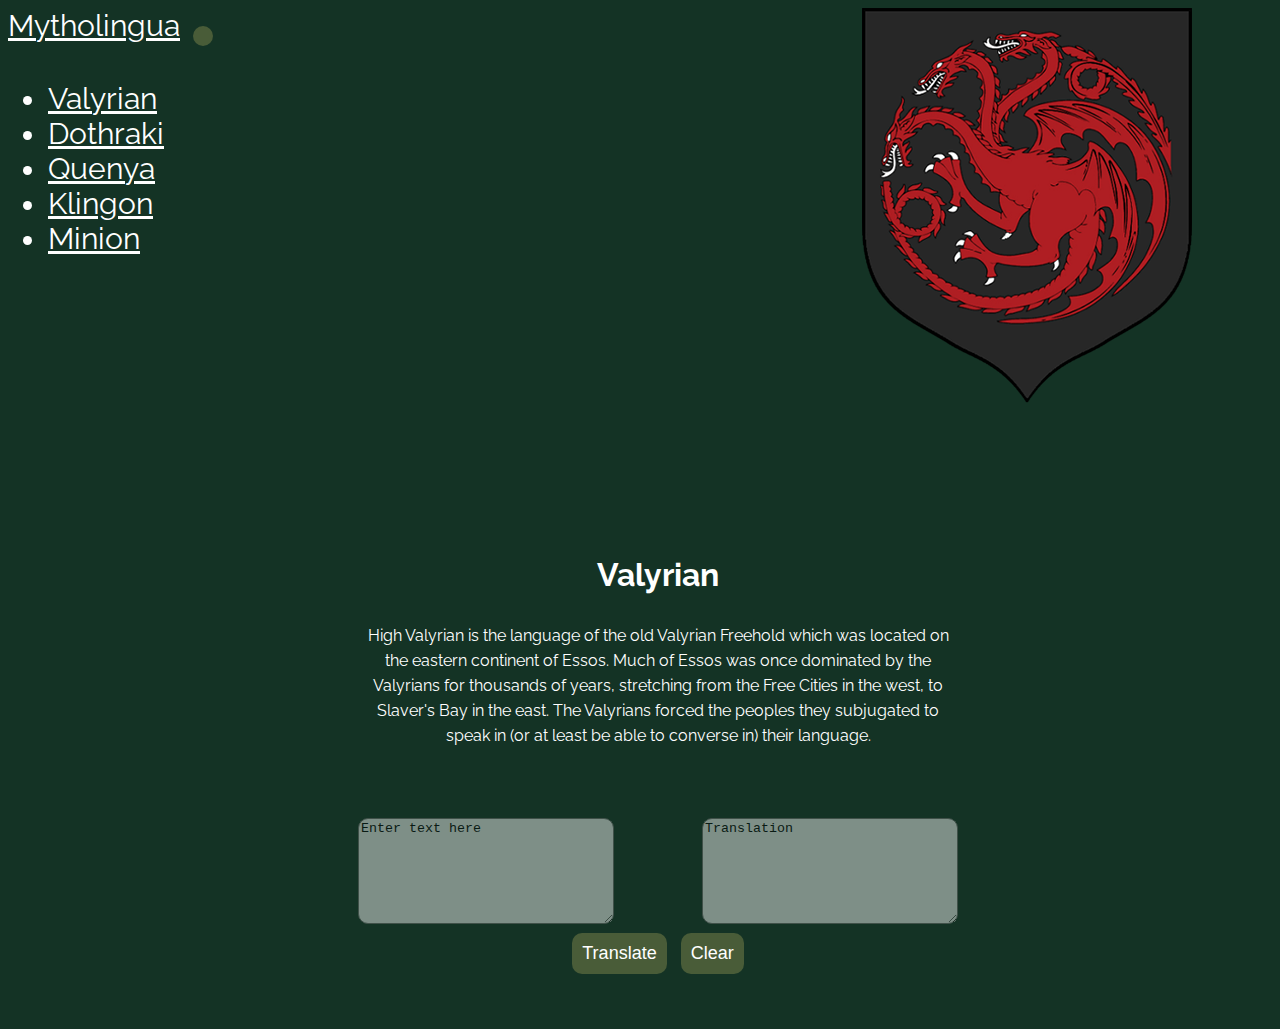
==== lingua.html @ b958b353 "added js" ====
<!DOCTYPE html>
<html lang="en">
<head>
   <meta charset="UTF-8">
   <meta name="viewport" content="width=device-width, initial-scale=1.0">
   <title>Mytholingua</title>
   <link rel="stylesheet" href="https://stackpath.bootstrapcdn.com/bootstrap/4.1.3/css/bootstrap.min.css" integrity="sha384-MCw98/SFnGE8fJT3GXwEOngsV7Zt27NXFoaoApmYm81iuXoPkFOJwJ8ERdknLPMO" crossorigin="anonymous">
   <script src="https://stackpath.bootstrapcdn.com/bootstrap/4.1.3/js/bootstrap.min.js" integrity="sha384-ChfqqxuZUCnJSK3+MXmPNIyE6ZbWh2IMqE241rYiqJxyMiZ6OW/JmZQ5stwEULTy" crossorigin="anonymous"></script>
   <script
  src="http://code.jquery.com/jquery-3.3.1.min.js"
  integrity="sha256-FgpCb/KJQlLNfOu91ta32o/NMZxltwRo8QtmkMRdAu8="
  crossorigin="anonymous"></script><script src="https://cdnjs.cloudflare.com/ajax/libs/popper.js/1.14.3/umd/popper.min.js" integrity="sha384-ZMP7rVo3mIykV+2+9J3UJ46jBk0WLaUAdn689aCwoqbBJiSnjAK/l8WvCWPIPm49" crossorigin="anonymous"></script>
   <link rel="stylesheet" type="text/css" href="assets/css/elvishtheme.css">
   <link href="https://fonts.googleapis.com/css?family=Raleway" rel="stylesheet">

</head>
<body>

    <div id="logo" style="float: right; z-index: 2">
        <img src="./assets/images/targ330.png">
    </div>
           

<div id="mainDiv" style="z-index: 1">

   <nav class="navbar navbar-expand-lg">
       <a class="navbar-brand" href="#">Mytholingua</a>
       <button class="navbar-toggler" type="button" data-toggle="collapse" data-target="#navbarNav" aria-controls="navbarNav" aria-expanded="false" aria-label="Toggle navigation">
         <span class="navbar-toggler-icon"></span>
       </button>
       <div class="collapse navbar-collapse" id="navbarNav">
         <ul class="navbar-nav">
           <li class="nav-item">
            <a class="nav-link" href="#">Valyrian</a>
            </li>
           <li class="nav-item">
               <a class="nav-link" href="#">Dothraki</a>
           </li>
           <li class="nav-item">
               <a class="nav-link active" href="#">Quenya</a>
           </li>
           <li class="nav-item">
               <a class="nav-link" href="#">Klingon</a>
           </li>
           <li class="nav-item">
               <a class="nav-link" href="#">Minion</a>
             </li>
         </ul>
       </div>
   </nav>

    <div id="container">

        <div id="content">
            <h1>Valyrian</h1>
        
                <p>High Valyrian is the language of the old Valyrian Freehold which was located on the eastern continent of Essos.
                Much of Essos was once dominated by the Valyrians for thousands of years, stretching from the Free Cities in the west, to Slaver's Bay in the east. 
                The Valyrians forced the peoples they subjugated to speak in (or at least be able to converse in) their language.
                 </p>

        </div>

 <form id="translation-form">

    <div id="translator">
        <div id="enterText" style="float: left;">
            <textarea id="text-input">Enter text here</textarea>
        </div>

        <div id="translation" style="float: right;">
            <textarea id="text-output">Translation </textarea>
        </div>

        <br/>
        <br/>
        <br/>
        <br/>
        <br/>

        <button onclick="translateButtonClicked()" type="button" id="translate-button">Translate</button>
        <button onclick="clearButtonClicked()" type="button" id="clear-button">Clear</button>

</form>

    </div>
   

</div>

</div>






</div>

<script>
function translateButtonClicked() {
    //e.preventDefault();
    var userInput = $('#text-input').val();
    console.log(userInput);
    //searchGif(userInput);
    translateInput(userInput);
}

// function submitButtonClicked() {
//     var userInput = $('#xmen-input').val();

//     if (userInput) {
//         $('#xmen-buttons').append("<button type='button' onclick='searchGif(\"" + userInput + "\")' class='btn btn-primary' value=' " + userInput + "'> " + userInput + " </button>");
//     }
// }

function translateInput(userInput) {
var activeLanguage = $(".active").text();
console.log(activeLanguage);
    $.ajax({
            url: 'https://api.funtranslations.com/translate/' + activeLanguage + '.json?text= ' + userInput,
            type: 'GET',
        })
        .done(function(response) {
            displayTranslation(response);
            console.log(response);
            //displayTranslation(response);
        })
}

function displayTranslation(response) {
    $('#text-output').empty();
    document.getElementById("text-output").innerHTML = response.contents.translated;
    console.log(response.contents.translated);
    // for (var i = 0; i < response.data.length; i++) {
    //     var rating = "<div class='ratings'> Rating:  " + (response.data[i].rating) + " </div>";
    //     var image = rating + '<img src= " ' + response.data[i].images.fixed_height_still.url +
    //         '" data-still=" ' + response.data[i].images.fixed_height_still.url +
    //         ' " data-animate=" ' + response.data[i].images.fixed_height.url + '" data-state="still" class="movImage" style= "width:400px; height:250px;">';

    //     image = '<div class="col-md-4">' + image + "</div>";
    //     $('#xmen').append(image);
    // }

};

</script>

</body>
</html>
---- assets/css/elvishtheme.css ----
.navbar-brand {
    font-size: 30px;
}

.navbar {
    background-color: none;
    font-size: 30px;
}

a:link {
    color: white;
}

a:hover {
    color: #ccc;
}

body {
    background-color: #143325;
    color: #fff;
    font-family: 'Raleway', sans-serif;
}

h1 {
    text-decoration: none;
    margin: 10px;
    margin-bottom: 30px;
}

p {
    line-height: 25px;
}

#mainDiv{
    position:relative;
}

#logo {
    margin-right: 80px;
}

#container {
    margin-top: 300px;
    text-align: center;
    margin-left: 350px;
    margin-bottom: 50px;
}

#content {
    width: 600px;
    margin-bottom: -30px;
}

#translator {
    width: 600px;
    margin-top: 100px;
    /* margin: 200px;*/
}

textarea {
    background-color: #fff;
    width: 250px;
    height: 100px;
    border-radius: 10px;
    opacity: 0.45;
}

button {
    background-color: #495c38;
    color: #fff;
    font-size: 18px;
    border: 0px;
    padding: 10px;
    border-radius: 10px;
    margin: 5px;
}

button:hover {
    background-color: #4f643d;
    color: #fff;
}
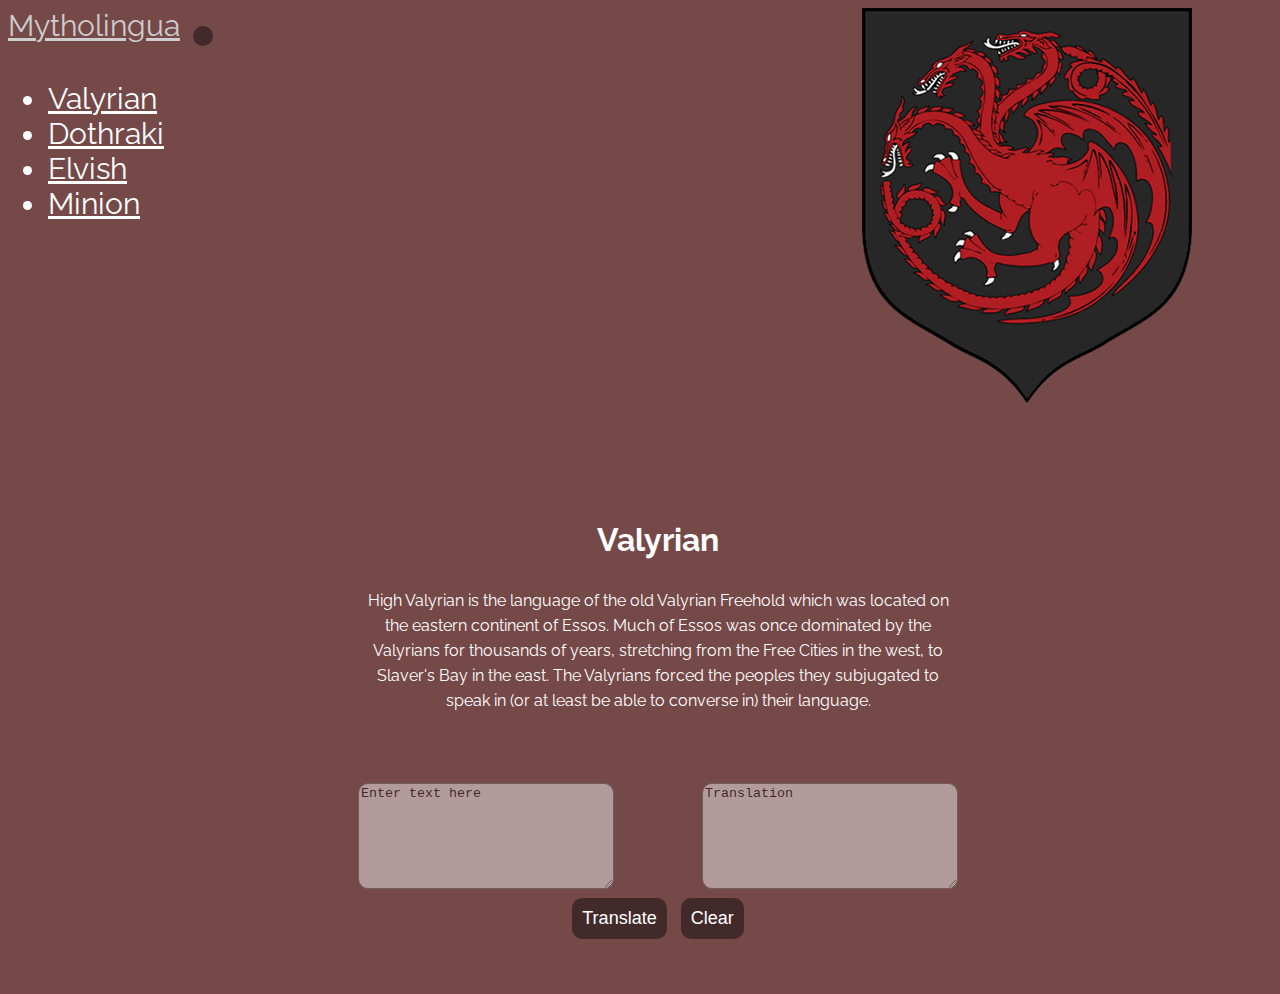
==== commit dce57a44: "updated js, language corresponds to correct css and html text" ====
--- a/lingua.html
+++ b/lingua.html
@@ -6,15 +6,19 @@
    <title>Mytholingua</title>
    <link rel="stylesheet" href="https://stackpath.bootstrapcdn.com/bootstrap/4.1.3/css/bootstrap.min.css" integrity="sha384-MCw98/SFnGE8fJT3GXwEOngsV7Zt27NXFoaoApmYm81iuXoPkFOJwJ8ERdknLPMO" crossorigin="anonymous">
    <script src="https://stackpath.bootstrapcdn.com/bootstrap/4.1.3/js/bootstrap.min.js" integrity="sha384-ChfqqxuZUCnJSK3+MXmPNIyE6ZbWh2IMqE241rYiqJxyMiZ6OW/JmZQ5stwEULTy" crossorigin="anonymous"></script>
-   <script
-  src="http://code.jquery.com/jquery-3.3.1.min.js"
-  integrity="sha256-FgpCb/KJQlLNfOu91ta32o/NMZxltwRo8QtmkMRdAu8="
-  crossorigin="anonymous"></script><script src="https://cdnjs.cloudflare.com/ajax/libs/popper.js/1.14.3/umd/popper.min.js" integrity="sha384-ZMP7rVo3mIykV+2+9J3UJ46jBk0WLaUAdn689aCwoqbBJiSnjAK/l8WvCWPIPm49" crossorigin="anonymous"></script>
-   <link rel="stylesheet" type="text/css" href="assets/css/elvishtheme.css">
+   <script src="http://code.jquery.com/jquery-3.3.1.min.js" integrity="sha256-FgpCb/KJQlLNfOu91ta32o/NMZxltwRo8QtmkMRdAu8=" crossorigin="anonymous"></script><script src="https://cdnjs.cloudflare.com/ajax/libs/popper.js/1.14.3/umd/popper.min.js" integrity="sha384-ZMP7rVo3mIykV+2+9J3UJ46jBk0WLaUAdn689aCwoqbBJiSnjAK/l8WvCWPIPm49" crossorigin="anonymous"></script>
+   <link rel="stylesheet" type="text/css" href="assets/css/style.css">
    <link href="https://fonts.googleapis.com/css?family=Raleway" rel="stylesheet">
 
+<style>
+nav .navbar-nav li a{
+ color: white !important;
+ }
+ 
+</style>
+
 </head>
-<body>
+<body id="thisBody">
 
     <div id="logo" style="float: right; z-index: 2">
         <img src="./assets/images/targ330.png">
@@ -24,26 +28,23 @@
 <div id="mainDiv" style="z-index: 1">
 
    <nav class="navbar navbar-expand-lg">
-       <a class="navbar-brand" href="#">Mytholingua</a>
+       <a class="navbar-brand" href="#" style="color: #ccc;">Mytholingua</a>
        <button class="navbar-toggler" type="button" data-toggle="collapse" data-target="#navbarNav" aria-controls="navbarNav" aria-expanded="false" aria-label="Toggle navigation">
          <span class="navbar-toggler-icon"></span>
        </button>
        <div class="collapse navbar-collapse" id="navbarNav">
          <ul class="navbar-nav">
            <li class="nav-item">
-            <a class="nav-link" href="#">Valyrian</a>
+            <a class="nav-link" href="#" onclick="changeLanguage('valyrian');">Valyrian</a>
             </li>
            <li class="nav-item">
-               <a class="nav-link" href="#">Dothraki</a>
+               <a class="nav-link" href="#" onclick="changeLanguage('dothraki');">Dothraki</a>
            </li>
            <li class="nav-item">
-               <a class="nav-link active" href="#">Quenya</a>
+               <a class="nav-link active" href="#" onclick="changeLanguage('quenya');">Elvish</a>
            </li>
            <li class="nav-item">
-               <a class="nav-link" href="#">Klingon</a>
-           </li>
-           <li class="nav-item">
-               <a class="nav-link" href="#">Minion</a>
+               <a class="nav-link" href="#" onclick="changeLanguage('minion');">Minion</a>
              </li>
          </ul>
        </div>
@@ -98,24 +99,54 @@
 </div>
 
 <script>
+var activeLanguage;
+function changeLanguage (active){
+    console.log(active);
+    activeLanguage = active;
+    switch (active) {
+        case 'quenya':
+            console.log(activeLanguage);
+            document.body.style.backgroundColor="#1c3226";
+            document.getElementById("translate-button").style.background="#495c38";
+            document.getElementById("clear-button").style.background="#495c38";
+            document.getElementById('content').innerHTML = "<h1>Elvish</h1><p>The elvish languages were the first thing Tolkien created for his mythos, starting with what he originally called 'Qenya', the first primitive form of Elvish. This was later called Quenya (High-elven) and is one of the two most complete of Tolkien's languages. The phonology and grammar of Quenya are strongly influenced by Finnish, Latin, Greek and elements of ancient Germanic languages, and Sindarin is strongly influenced by Welsh.</p>"
+            document.getElementById('logo').innerHTML = "<img src='./assets/images/quenya330.png'>"
+            break;
+        case 'valyrian':
+            console.log(activeLanguage);
+            document.body.style.backgroundColor="#611e1e";
+            document.getElementById("translate-button").style.background="#764949";
+            document.getElementById("clear-button").style.background="#764949";
+            document.getElementById('content').innerHTML = "<h1>Valyrian</h1><p>High Valyrian is the language of the old Valyrian Freehold which was located on the eastern continent of Essos. Much of Essos was once dominated by the Valyrians for thousands of years, stretching from the Free Cities in the west, to Slaver's Bay in the east. The Valyrians forced the peoples they subjugated to speak in (or at least be able to converse in) their language.</p>"
+            document.getElementById('logo').innerHTML = "<img src='./assets/images/targ330.png'>"
+            break;
+        case 'minion':
+            console.log(activeLanguage);
+            document.body.style.backgroundColor="#0072d5";
+            document.getElementById("translate-button").style.background="#002e54";
+            document.getElementById("clear-button").style.background="#002e54";
+            document.getElementById('content').innerHTML = "<h1>Minion</h1><p>The minions' language includes French, Spanish, and food references. In providing the voice of the Minions, Coffin uses words from languages including French, English, Spanish and Italian. There are a lot of food references. For example, 'poulet tiki masala' is French for the Indian chicken dish.</p>"
+            document.getElementById('logo').innerHTML = "<img src='./assets/images/minion330.png'>"
+            break;
+        case 'dothraki':
+            document.body.style.backgroundColor="#a23b00";
+            document.getElementById("translate-button").style.background="#392200";
+            document.getElementById("clear-button").style.background="#392200";
+            document.getElementById('content').innerHTML = "<h1>Dothraki</h1><p>The Dothraki language is a constructed fictional language in George R. R. Martin's fantasy novel series A Song of Ice and Fire and its television adaptation Game of Thrones. It is spoken by the Dothraki, a nomadic people in the series's fictional world.</p>";
+            document.getElementById('logo').innerHTML = "<img src='./assets/images/dothraki330.png'>"
+        default:
+            break;
+    }
+}
+
 function translateButtonClicked() {
-    //e.preventDefault();
     var userInput = $('#text-input').val();
     console.log(userInput);
-    //searchGif(userInput);
     translateInput(userInput);
 }
 
-// function submitButtonClicked() {
-//     var userInput = $('#xmen-input').val();
-
-//     if (userInput) {
-//         $('#xmen-buttons').append("<button type='button' onclick='searchGif(\"" + userInput + "\")' class='btn btn-primary' value=' " + userInput + "'> " + userInput + " </button>");
-//     }
-// }
 
 function translateInput(userInput) {
-var activeLanguage = $(".active").text();
 console.log(activeLanguage);
     $.ajax({
             url: 'https://api.funtranslations.com/translate/' + activeLanguage + '.json?text= ' + userInput,
@@ -132,15 +163,6 @@
     $('#text-output').empty();
     document.getElementById("text-output").innerHTML = response.contents.translated;
     console.log(response.contents.translated);
-    // for (var i = 0; i < response.data.length; i++) {
-    //     var rating = "<div class='ratings'> Rating:  " + (response.data[i].rating) + " </div>";
-    //     var image = rating + '<img src= " ' + response.data[i].images.fixed_height_still.url +
-    //         '" data-still=" ' + response.data[i].images.fixed_height_still.url +
-    //         ' " data-animate=" ' + response.data[i].images.fixed_height.url + '" data-state="still" class="movImage" style= "width:400px; height:250px;">';
-
-    //     image = '<div class="col-md-4">' + image + "</div>";
-    //     $('#xmen').append(image);
-    // }
 
 };
 
--- a/assets/css/style.css
+++ b/assets/css/style.css
@@ -0,0 +1,81 @@
+.navbar-brand {
+    font-size: 30px;
+}
+
+.navbar {
+    background-color: none;
+    font-size: 30px;
+}
+
+a:link {
+    color: white;
+}
+
+a:hover {
+    color: #ccc;
+}
+
+body {
+    background-color: #764949;
+    color: #fff;
+    font-family: 'Raleway', sans-serif;
+}
+
+h1 {
+    text-decoration: none;
+    margin: 10px;
+    margin-bottom: 30px;
+}
+
+p {
+    line-height: 25px;
+}
+
+#mainDiv{
+    position:relative;
+}
+
+#logo {
+    margin-right: 80px;
+}
+
+#container {
+    margin-top: 300px;
+    text-align: center;
+    margin-left: 350px;
+    margin-bottom: 50px;
+}
+
+#content {
+    width: 600px;
+    margin-bottom: -30px;
+}
+
+#translator {
+    width: 600px;
+    margin-top: 100px;
+    /* margin: 200px;*/
+}
+
+textarea {
+    background-color: #fff;
+    width: 250px;
+    height: 100px;
+    border-radius: 10px;
+    opacity: 0.45;
+}
+
+button {
+    background-color: #432a2a;
+    color: #fff;
+    font-size: 18px;
+    border: 0px;
+    padding: 10px;
+    border-radius: 10px;
+    margin: 5px;
+}
+
+button:hover {
+    background-color: #4b2f2f;
+    color: #fff;
+}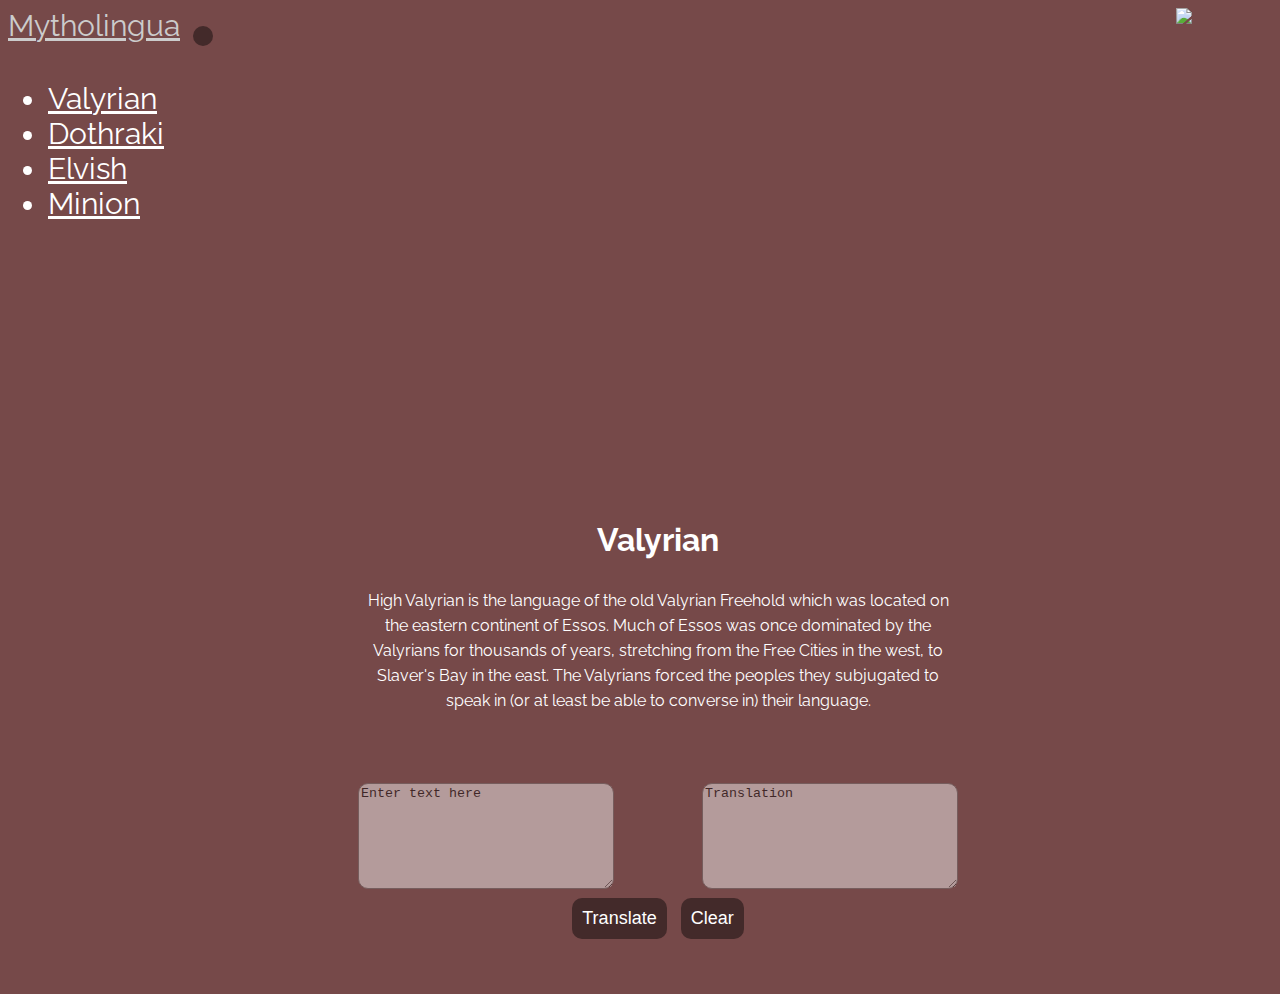
==== commit 7981f9e5: "added hover effect to buttons and linked mytholingua link to splash page" ====
--- a/lingua.html
+++ b/lingua.html
@@ -28,7 +28,7 @@
 <div id="mainDiv" style="z-index: 1">
 
    <nav class="navbar navbar-expand-lg">
-       <a class="navbar-brand" href="#" style="color: #ccc;">Mytholingua</a>
+       <a class="navbar-brand" href="index.html" style="color: #ccc;">Mytholingua</a>
        <button class="navbar-toggler" type="button" data-toggle="collapse" data-target="#navbarNav" aria-controls="navbarNav" aria-expanded="false" aria-label="Toggle navigation">
          <span class="navbar-toggler-icon"></span>
        </button>
@@ -79,8 +79,8 @@
         <br/>
         <br/>
 
-        <button onclick="translateButtonClicked()" type="button" id="translate-button">Translate</button>
-        <button onclick="clearButtonClicked()" type="button" id="clear-button">Clear</button>
+        <button onclick="translateButtonClicked()" type="button" id="translate-button" class="bottombuttons">Translate</button>
+        <button onclick="clearButtonClicked()" type="button" id="clear-button" class="bottombuttons">Clear</button>
 
 </form>
 
@@ -118,7 +118,7 @@
             document.getElementById("translate-button").style.background="#764949";
             document.getElementById("clear-button").style.background="#764949";
             document.getElementById('content').innerHTML = "<h1>Valyrian</h1><p>High Valyrian is the language of the old Valyrian Freehold which was located on the eastern continent of Essos. Much of Essos was once dominated by the Valyrians for thousands of years, stretching from the Free Cities in the west, to Slaver's Bay in the east. The Valyrians forced the peoples they subjugated to speak in (or at least be able to converse in) their language.</p>"
-            document.getElementById('logo').innerHTML = "<img src='./assets/images/targ330.png'>"
+            document.getElementById('logo').innerHTML = "<img src='./assets/images/targ330rev.png'>"
             break;
         case 'minion':
             console.log(activeLanguage);
@@ -138,6 +138,13 @@
             break;
     }
 }
+
+$(".bottombuttons").hover(function() {
+    $(this).css({opacity: 0.91});
+},
+function() {
+    $(this).css({opacity: 1});
+});
 
 function translateButtonClicked() {
     var userInput = $('#text-input').val();
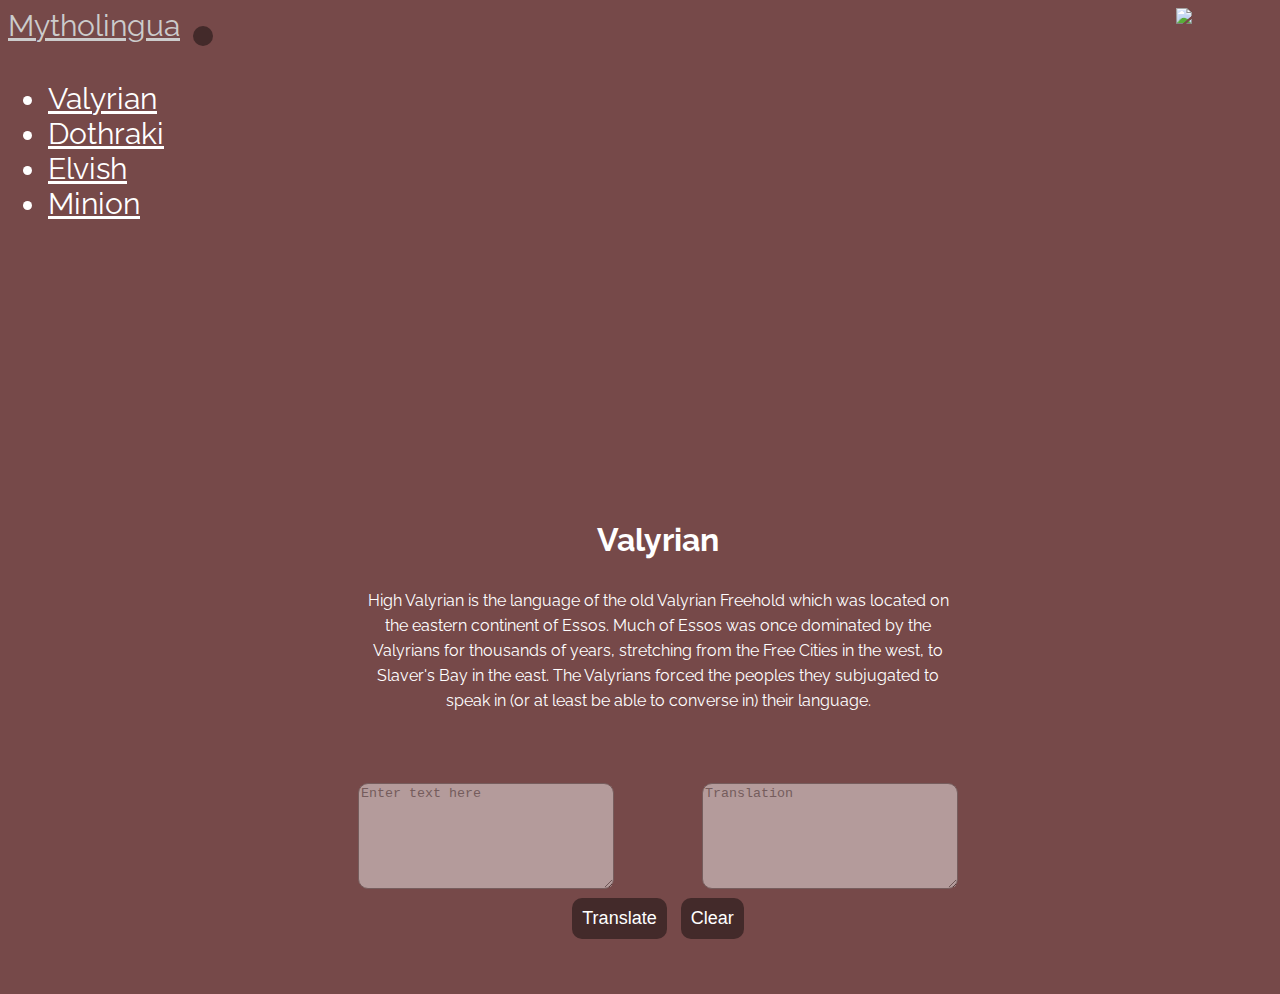
==== commit 81e87e3c: "added placeholder text and added reset function for form but does not reset translation textarea" ====
--- a/lingua.html
+++ b/lingua.html
@@ -66,11 +66,11 @@
 
     <div id="translator">
         <div id="enterText" style="float: left;">
-            <textarea id="text-input">Enter text here</textarea>
+            <textarea id="text-input" placeholder="Enter text here"></textarea>
         </div>
 
         <div id="translation" style="float: right;">
-            <textarea id="text-output">Translation </textarea>
+            <textarea id="text-output" placeholder="Translation"></textarea>
         </div>
 
         <br/>
@@ -173,6 +173,11 @@
 
 };
 
+function clearButtonClicked() {
+  document.getElementById("translation-form").reset();
+  console.log(clearButtonClicked);
+}
+
 </script>
 
 </body>
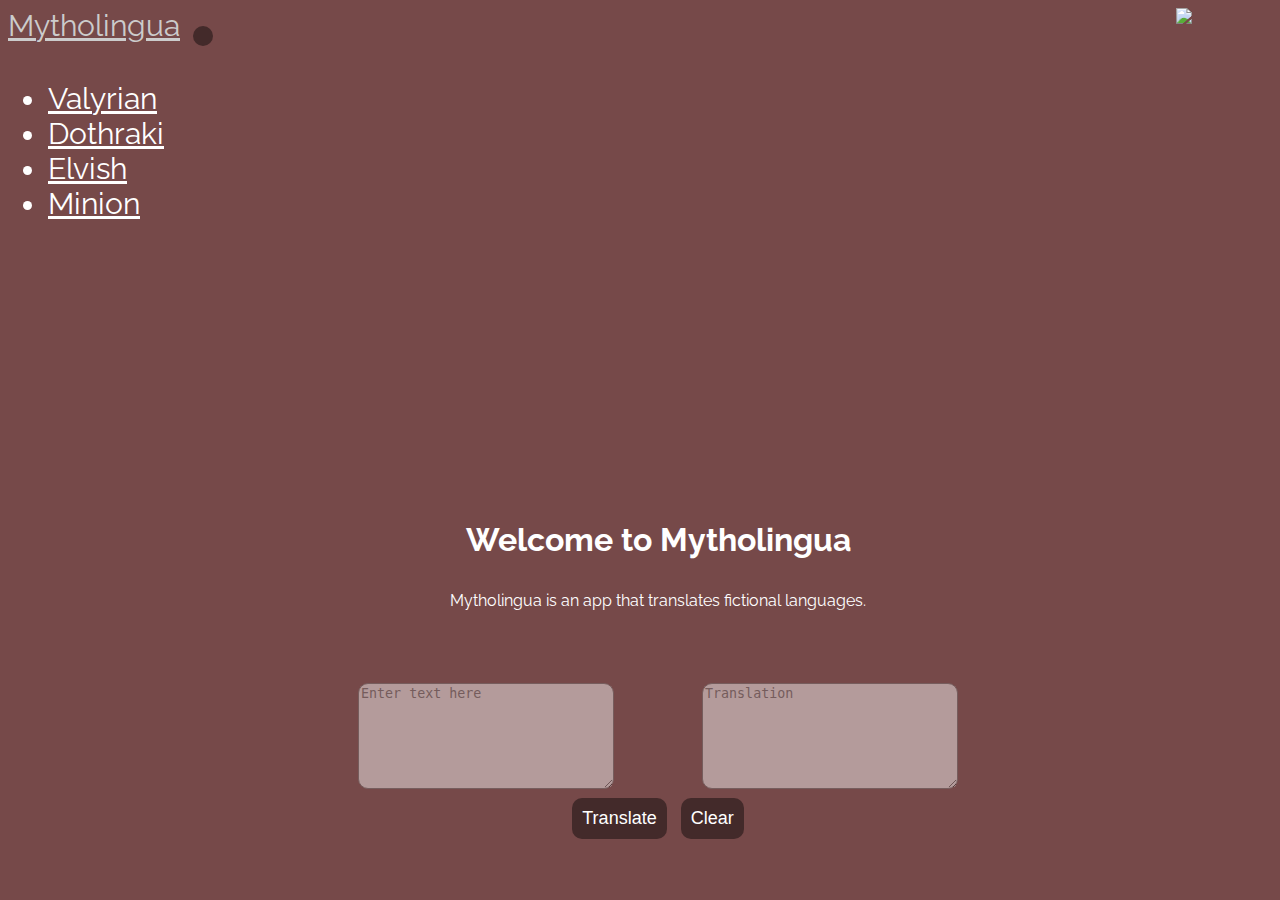
==== commit 06e30b7a: "updated minion blurb" ====
--- a/lingua.html
+++ b/lingua.html
@@ -53,11 +53,9 @@
     <div id="container">
 
         <div id="content">
-            <h1>Valyrian</h1>
+            <h1>Welcome to Mytholingua</h1>
         
-                <p>High Valyrian is the language of the old Valyrian Freehold which was located on the eastern continent of Essos.
-                Much of Essos was once dominated by the Valyrians for thousands of years, stretching from the Free Cities in the west, to Slaver's Bay in the east. 
-                The Valyrians forced the peoples they subjugated to speak in (or at least be able to converse in) their language.
+                <p>Mytholingua is an app that translates fictional languages. 
                  </p>
 
         </div>
@@ -125,7 +123,7 @@
             document.body.style.backgroundColor="#0072d5";
             document.getElementById("translate-button").style.background="#002e54";
             document.getElementById("clear-button").style.background="#002e54";
-            document.getElementById('content').innerHTML = "<h1>Minion</h1><p>The minions' language includes French, Spanish, and food references. In providing the voice of the Minions, Coffin uses words from languages including French, English, Spanish and Italian. There are a lot of food references. For example, 'poulet tiki masala' is French for the Indian chicken dish.</p>"
+            document.getElementById('content').innerHTML = "<h1>Minion</h1><p>The minions' language includes French, Spanish, and food references. For example, 'poulet tiki masala' is French for the Indian chicken dish. Demi-onomatopoeias (the use of words that emulate the sound of the things or events they represent) and intentionally mispronounced English words are also incorporated in the Minions language.</p>"
             document.getElementById('logo').innerHTML = "<img src='./assets/images/minion330.png'>"
             break;
         case 'dothraki':
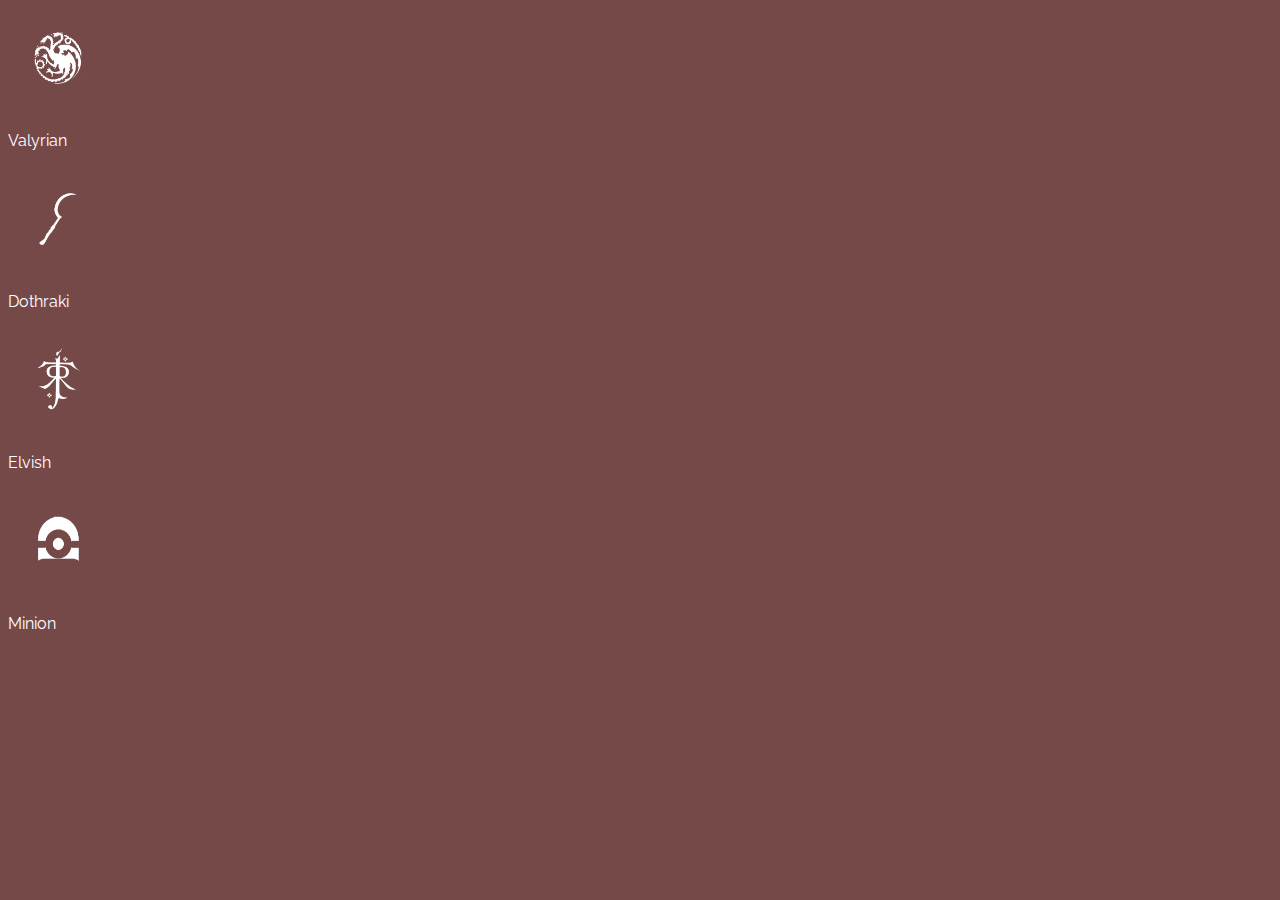
==== commit b326777b: "combined splash and linua pages and tweaked logic.js page" ====
--- a/lingua.html
+++ b/lingua.html
@@ -7,6 +7,7 @@
    <link rel="stylesheet" href="https://stackpath.bootstrapcdn.com/bootstrap/4.1.3/css/bootstrap.min.css" integrity="sha384-MCw98/SFnGE8fJT3GXwEOngsV7Zt27NXFoaoApmYm81iuXoPkFOJwJ8ERdknLPMO" crossorigin="anonymous">
    <script src="https://stackpath.bootstrapcdn.com/bootstrap/4.1.3/js/bootstrap.min.js" integrity="sha384-ChfqqxuZUCnJSK3+MXmPNIyE6ZbWh2IMqE241rYiqJxyMiZ6OW/JmZQ5stwEULTy" crossorigin="anonymous"></script>
    <script src="http://code.jquery.com/jquery-3.3.1.min.js" integrity="sha256-FgpCb/KJQlLNfOu91ta32o/NMZxltwRo8QtmkMRdAu8=" crossorigin="anonymous"></script><script src="https://cdnjs.cloudflare.com/ajax/libs/popper.js/1.14.3/umd/popper.min.js" integrity="sha384-ZMP7rVo3mIykV+2+9J3UJ46jBk0WLaUAdn689aCwoqbBJiSnjAK/l8WvCWPIPm49" crossorigin="anonymous"></script>
+   <link rel="stylesheet" type="text/css" href="assets/css/splashtheme.css"> 
    <link rel="stylesheet" type="text/css" href="assets/css/style.css">
    <link href="https://fonts.googleapis.com/css?family=Raleway" rel="stylesheet">
 
@@ -14,12 +15,58 @@
 nav .navbar-nav li a{
  color: white !important;
  }
- 
 </style>
 
 </head>
-<body id="thisBody">
+<body id="thisBody" onload = "changeLanguage()">
 
+        <div class="menu">
+            <div class="btn trigger">
+                <span class="line"></span>
+            </div>
+            <div class="icons">
+                <div class="rotater">
+                    <div class="btn btn-icon">
+                        <a onclick="changeLanguage('valyrian')">
+                            <img class="button-image" src="assets/images/splash-targ.png" alt="" style: width="100px" ; height="100px">
+                        </a>
+                        <p class="menu-button-text" style="color: #fff">Valyrian</p>
+                    </div>
+                </div>
+
+                <div class="rotater">
+                    <div class="btn btn-icon">
+                        <a href="lingua.html">
+                            <img class="button-image" src="assets/images/splash-doth.png" alt="" style: width="100px" ; height="100px">
+                        </a>
+                        <p class="menu-button-text" style="color: #fff">Dothraki</p>
+                    </div>
+                </div>
+
+                <div class="rotater">
+                    <div class="btn btn-icon">
+                        <a href="lingua.html">
+                            <img class="button-image" src="assets/images/splash-elvish.png" alt="" style: width="100px" ; height="100px">
+                        </a>
+                        <p class="menu-button-text" style="color: #fff">Elvish</p>
+                    </div>
+                </div>
+
+                <div class="rotater">
+                    <div class="btn btn-icon">
+                        <a href="lingua.html">
+                            <img class="button-image" src="./assets/images/splash-minion.png" alt="" style: width="100px" ; height="100px">
+                        </a>
+                        <p class="menu-button-text" style="color: #fff">Minion</p>
+                    </div>
+                </div>
+    
+            </div>
+        </div>
+      
+    
+
+<div id="languageDiv" style="display: none;">
     <div id="logo" style="float: right; z-index: 2">
         <img src="./assets/images/targ330.png">
     </div>
@@ -27,156 +74,73 @@
 
 <div id="mainDiv" style="z-index: 1">
 
-   <nav class="navbar navbar-expand-lg">
-       <a class="navbar-brand" href="index.html" style="color: #ccc;">Mytholingua</a>
-       <button class="navbar-toggler" type="button" data-toggle="collapse" data-target="#navbarNav" aria-controls="navbarNav" aria-expanded="false" aria-label="Toggle navigation">
-         <span class="navbar-toggler-icon"></span>
-       </button>
-       <div class="collapse navbar-collapse" id="navbarNav">
-         <ul class="navbar-nav">
-           <li class="nav-item">
-            <a class="nav-link" href="#" onclick="changeLanguage('valyrian');">Valyrian</a>
-            </li>
-           <li class="nav-item">
-               <a class="nav-link" href="#" onclick="changeLanguage('dothraki');">Dothraki</a>
-           </li>
-           <li class="nav-item">
-               <a class="nav-link active" href="#" onclick="changeLanguage('quenya');">Elvish</a>
-           </li>
-           <li class="nav-item">
-               <a class="nav-link" href="#" onclick="changeLanguage('minion');">Minion</a>
-             </li>
-         </ul>
-       </div>
+    <nav class="navbar navbar-expand-lg">
+        <a class="navbar-brand" style="color: #ccc;">Mytholingua</a>
+        <button class="navbar-toggler" type="button" data-toggle="collapse" data-target="#navbarNav" 
+            aria-controls="navbarNav" aria-expanded="false" aria-label="Toggle navigation">
+            <span class="navbar-toggler-icon"></span>
+        </button>
+
+        <div class="collapse navbar-collapse" id="navbarNav">
+            <ul class="navbar-nav">
+                <li class="nav-item">
+                    <a class="nav-link" href="#" onclick="changeLanguage('valyrian');">Valyrian</a>
+                </li>
+                <li class="nav-item">
+                    <a class="nav-link" href="#" onclick="changeLanguage('dothraki');">Dothraki</a>
+                </li>
+                <li class="nav-item">
+                    <a class="nav-link active" href="#" onclick="changeLanguage('quenya');">Elvish</a>
+                </li>
+                <li class="nav-item">
+                    <a class="nav-link" href="#" onclick="changeLanguage('minion');">Minion</a>
+                </li>
+            </ul>
+        </div>
    </nav>
 
-    <div id="container">
+   
+    
+   
+   
+   <div id="container">
 
         <div id="content">
-            <h1>Welcome to Mytholingua</h1>
+             <h1>Welcome to Mytholingua</h1>
         
                 <p>Mytholingua is an app that translates fictional languages. 
-                 </p>
+                 </p> 
 
         </div>
 
- <form id="translation-form">
+        <form id="translation-form">
+            <div id="translator">
+                <div id="enterText" style="float: left;">
+                    <textarea id="text-input" placeholder="Enter text here"></textarea>
+                </div>
 
-    <div id="translator">
-        <div id="enterText" style="float: left;">
-            <textarea id="text-input" placeholder="Enter text here"></textarea>
-        </div>
+                <div id="translation" style="float: right;">
+                    <textarea id="text-output" placeholder="Translation"></textarea>
+                </div>
 
-        <div id="translation" style="float: right;">
-            <textarea id="text-output" placeholder="Translation"></textarea>
-        </div>
-
-        <br/>
-        <br/>
-        <br/>
-        <br/>
-        <br/>
-
-        <button onclick="translateButtonClicked()" type="button" id="translate-button" class="bottombuttons">Translate</button>
-        <button onclick="clearButtonClicked()" type="button" id="clear-button" class="bottombuttons">Clear</button>
-
-</form>
+                <br/>
+                <br/>
+                <br/>
+                <br/>
+                
+                <button onclick="translateButtonClicked()" type="button" id="translate-button" 
+                    class="bottombuttons">Translate
+                </button>
+                <button onclick="clearButtonClicked()" type="button" id="clear-button" 
+                class="bottombuttons">Clear
+                </button>
+            </div>
+        </form>
 
     </div>
+</div>
    
-
-</div>
-
-</div>
-
-
-
-
-
-
-</div>
-
-<script>
-var activeLanguage;
-function changeLanguage (active){
-    console.log(active);
-    activeLanguage = active;
-    switch (active) {
-        case 'quenya':
-            console.log(activeLanguage);
-            document.body.style.backgroundColor="#1c3226";
-            document.getElementById("translate-button").style.background="#495c38";
-            document.getElementById("clear-button").style.background="#495c38";
-            document.getElementById('content').innerHTML = "<h1>Elvish</h1><p>The elvish languages were the first thing Tolkien created for his mythos, starting with what he originally called 'Qenya', the first primitive form of Elvish. This was later called Quenya (High-elven) and is one of the two most complete of Tolkien's languages. The phonology and grammar of Quenya are strongly influenced by Finnish, Latin, Greek and elements of ancient Germanic languages, and Sindarin is strongly influenced by Welsh.</p>"
-            document.getElementById('logo').innerHTML = "<img src='./assets/images/quenya330.png'>"
-            break;
-        case 'valyrian':
-            console.log(activeLanguage);
-            document.body.style.backgroundColor="#611e1e";
-            document.getElementById("translate-button").style.background="#764949";
-            document.getElementById("clear-button").style.background="#764949";
-            document.getElementById('content').innerHTML = "<h1>Valyrian</h1><p>High Valyrian is the language of the old Valyrian Freehold which was located on the eastern continent of Essos. Much of Essos was once dominated by the Valyrians for thousands of years, stretching from the Free Cities in the west, to Slaver's Bay in the east. The Valyrians forced the peoples they subjugated to speak in (or at least be able to converse in) their language.</p>"
-            document.getElementById('logo').innerHTML = "<img src='./assets/images/targ330rev.png'>"
-            break;
-        case 'minion':
-            console.log(activeLanguage);
-            document.body.style.backgroundColor="#0072d5";
-            document.getElementById("translate-button").style.background="#002e54";
-            document.getElementById("clear-button").style.background="#002e54";
-            document.getElementById('content').innerHTML = "<h1>Minion</h1><p>The minions' language includes French, Spanish, and food references. For example, 'poulet tiki masala' is French for the Indian chicken dish. Demi-onomatopoeias (the use of words that emulate the sound of the things or events they represent) and intentionally mispronounced English words are also incorporated in the Minions language.</p>"
-            document.getElementById('logo').innerHTML = "<img src='./assets/images/minion330.png'>"
-            break;
-        case 'dothraki':
-            document.body.style.backgroundColor="#a23b00";
-            document.getElementById("translate-button").style.background="#392200";
-            document.getElementById("clear-button").style.background="#392200";
-            document.getElementById('content').innerHTML = "<h1>Dothraki</h1><p>The Dothraki language is a constructed fictional language in George R. R. Martin's fantasy novel series A Song of Ice and Fire and its television adaptation Game of Thrones. It is spoken by the Dothraki, a nomadic people in the series's fictional world.</p>";
-            document.getElementById('logo').innerHTML = "<img src='./assets/images/dothraki330.png'>"
-        default:
-            break;
-    }
-}
-
-$(".bottombuttons").hover(function() {
-    $(this).css({opacity: 0.91});
-},
-function() {
-    $(this).css({opacity: 1});
-});
-
-function translateButtonClicked() {
-    var userInput = $('#text-input').val();
-    console.log(userInput);
-    translateInput(userInput);
-}
-
-
-function translateInput(userInput) {
-console.log(activeLanguage);
-    $.ajax({
-            url: 'https://api.funtranslations.com/translate/' + activeLanguage + '.json?text= ' + userInput,
-            type: 'GET',
-        })
-        .done(function(response) {
-            displayTranslation(response);
-            console.log(response);
-            //displayTranslation(response);
-        })
-}
-
-function displayTranslation(response) {
-    $('#text-output').empty();
-    document.getElementById("text-output").innerHTML = response.contents.translated;
-    console.log(response.contents.translated);
-
-};
-
-function clearButtonClicked() {
-  document.getElementById("translation-form").reset();
-  console.log(clearButtonClicked);
-}
-
-</script>
+    <script src="./assets/javascript/logic.js"></script>
 
 </body>
 </html>--- a/assets/css/splashtheme.css
+++ b/assets/css/splashtheme.css
@@ -0,0 +1,211 @@
+*,
+        *:before,
+        *:after {
+             /* box-sizing: border-box; */
+            margin: 0;
+            padding: 0;
+        }
+
+        html,
+        body {
+            height: 100%;
+            /* overflow: hidden;  */
+        }
+
+        body {
+            background:
+                linear-gradient(45deg, rgb(15, 8, 1) 0%, hsla(352, 96%, 45%, 0) 70%),
+                linear-gradient(135deg, rgb(133, 6, 6) 10%, hsla(253, 95%, 42%, 0) 80%),
+                linear-gradient(225deg, rgb(0, 0, 0) 10%, hsla(179, 91%, 45%, 0) 80%),
+                linear-gradient(315deg, rgb(4, 156, 244) 100%, hsla(119, 96%, 49%, 0) 70%);
+        }
+
+        body {
+            font-family: ‘Raleway’, sans-serif;
+        }
+
+        .absolute-center,
+        .menu,
+        .menu .btn .fa,
+        .menu .btn.trigger .line {
+            position: absolute;
+            top: 50%;
+            left: 50%;
+            -webkit-transform: translateX(-50%) translateY(-50%);
+            transform: translateX(-50%) translateY(-50%);
+        }
+
+        .menu {
+            width: 5em;
+            height: 5em;
+        }
+
+        .menu .btn {
+            position: absolute;
+            top: 0;
+            left: 0;
+            width: 100%;
+            height: 100%;
+            border-radius: 50%;
+            background: rgba(255, 255, 255, 0.15);
+            opacity: 0;
+            z-index: -10;
+            cursor: pointer;
+            transition: opacity 1s, z-index 0.3s, -webkit-transform 1s;
+            transition: opacity 1s, z-index 0.3s, transform 1s;
+            transition: opacity 1s, z-index 0.3s, transform 1s, -webkit-transform 1s;
+            -webkit-transform: translateX(0);
+            transform: translateX(0);
+        }
+
+        .menu .btn .fa {
+            font-size: 3em;
+            transition: color 0.3s;
+        }
+
+        .menu .btn:hover .fa {
+            color: rgba(255, 255, 255, 0.7);
+        }
+
+        .menu .btn.trigger {
+            opacity: 1;
+            z-index: 100;
+            cursor: pointer;
+            transition: -webkit-transform 0.3s;
+            transition: transform 0.3s;
+            transition: transform 0.3s, -webkit-transform 0.3s;
+        }
+
+        .menu .btn.trigger:hover {
+            -webkit-transform: scale(1.2);
+            transform: scale(1.2);
+        }
+
+        .menu .btn.trigger:hover .line {
+            background-color: rgba(255, 255, 255, 0.7);
+        }
+
+        .menu .btn.trigger:hover .line:before,
+        .menu .btn.trigger:hover .line:after {
+            background-color: rgba(255, 255, 255, 0.7);
+        }
+
+        .menu .btn.trigger .line {
+            width: 60%;
+            height: 6px;
+            background: #000;
+            border-radius: 6px;
+            transition: background-color 0.3s, height 0.3s, top 0.3s;
+        }
+
+        .menu .btn.trigger .line:before,
+        .menu .btn.trigger .line:after {
+            content: "";
+            display: block;
+            position: absolute;
+            left: 0;
+            width: 100%;
+            height: 6px;
+            background: #000;
+            border-radius: 6px;
+            transition: background-color 0.3s, -webkit-transform 0.3s;
+            transition: background-color 0.3s, transform 0.3s;
+            transition: background-color 0.3s, transform 0.3s, -webkit-transform 0.3s;
+        }
+
+        .menu .btn.trigger .line:before {
+            top: -12px;
+            -webkit-transform-origin: 15% 100%;
+            transform-origin: 25% 30%;
+        }
+
+        .menu .btn.trigger .line:after {
+            top: 12px;
+            -webkit-transform-origin: 25% 30%;
+            transform-origin: 25% 30%;
+        }
+
+        .menu .rotater {
+            position: absolute;
+            top: 0;
+            left: 0;
+            width: 100%;
+            height: 100%;
+            -webkit-transform-origin: 50% 50%;
+            transform-origin: 50% 50%;
+        }
+
+        .menu.active .btn-icon {
+            opacity: 1;
+            z-index: 50;
+        }
+
+        .menu.active .trigger .line {
+            height: 0px;
+            top: 45%;
+        }
+
+        .menu.active .trigger .line:before {
+            -webkit-transform: rotate(45deg);
+            transform: rotate(45deg);
+            width: 110%;
+        }
+
+        .menu.active .trigger .line:after {
+            -webkit-transform: rotate(-45deg);
+            transform: rotate(-45deg);
+            width: 110%;
+        }
+
+        .rotater:nth-child(1) {
+            -webkit-transform: rotate(-45.5deg);
+            transform: rotate(-45.5deg);
+        }
+
+        .menu.active .rotater:nth-child(1) .btn-icon {
+            -webkit-transform: translateY(-10em) rotate(45.5deg);
+            transform: translateY(-10em) rotate(45.5deg);
+        }
+
+        .rotater:nth-child(2) {
+            -webkit-transform: rotate(-135.5deg);
+            transform: rotate(-135.5deg);
+        }
+
+        .menu.active .rotater:nth-child(2) .btn-icon {
+            -webkit-transform: translateY(-10em) rotate(135deg);
+            transform: translateY(-10em) rotate(135deg);
+        }
+
+        .rotater:nth-child(3) {
+            -webkit-transform: rotate(45.5deg);
+            transform: rotate(45.5deg);
+        }
+
+        .menu.active .rotater:nth-child(3) .btn-icon {
+            -webkit-transform: translateY(-10em) rotate(-45.5deg);
+            transform: translateY(-10em) rotate(-45.5deg);
+        }
+
+        .rotater:nth-child(4) {
+            -webkit-transform: rotate(135.5deg);
+            transform: rotate(135.5deg);
+        }
+
+        .menu.active .rotater:nth-child(4) .btn-icon {
+            -webkit-transform: translateY(-10em) rotate(-135.5deg);
+            transform: translateY(-10em) rotate(-135.5deg);
+        }
+
+        body {
+            font-size: 20px;
+        }
+
+        a {
+            color: #fff;
+        }
+        .menu-button-text {
+            text-align: center;
+        }
+
+        